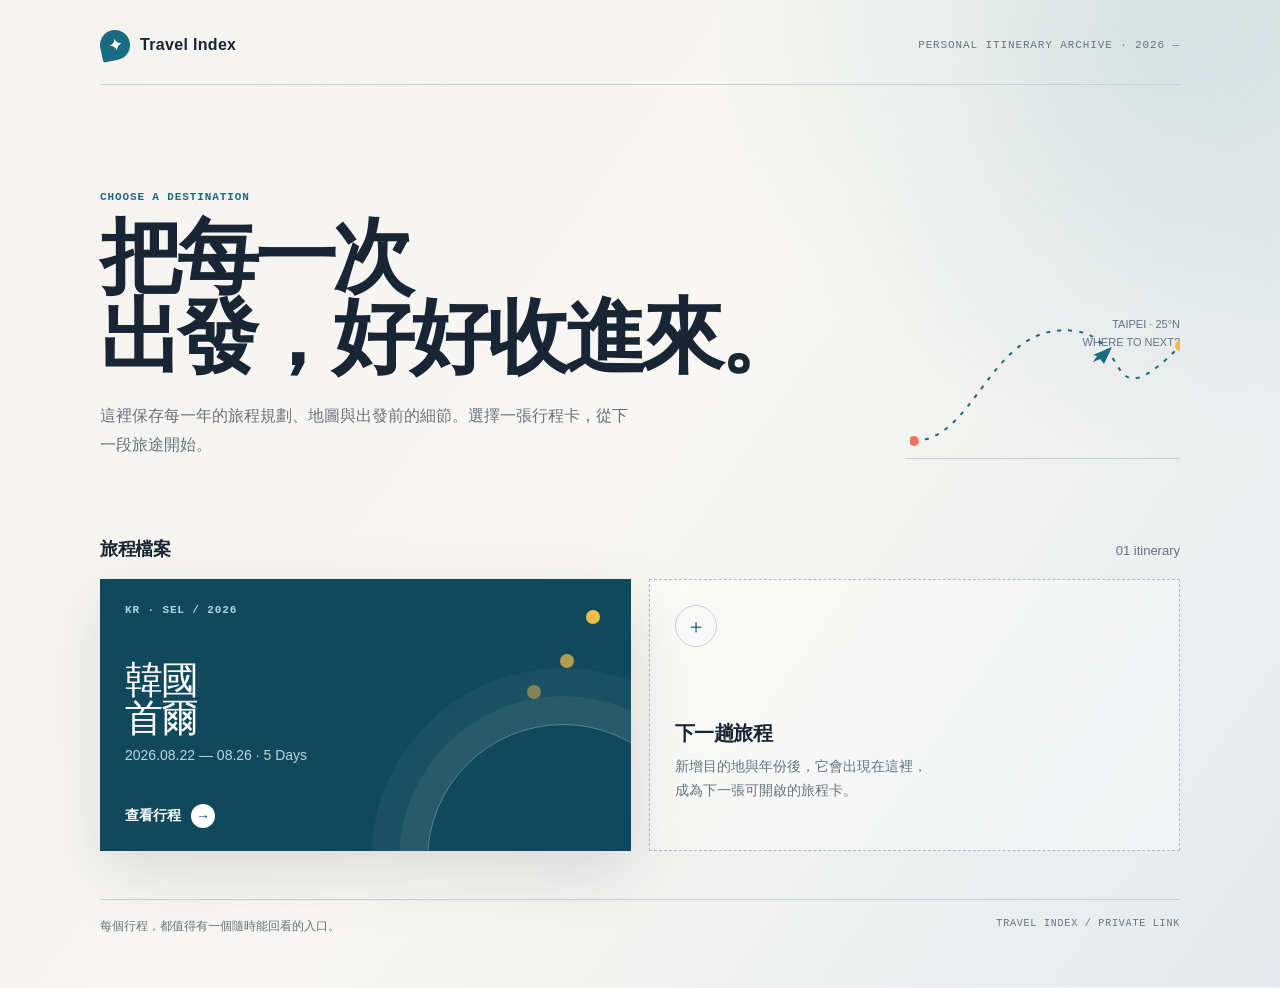
==== index.html @ ddac9b1b "Redesign travel index" ====
<!doctype html>
<html lang="zh-Hant">
<head>
  <meta charset="utf-8">
  <meta name="robots" content="noindex, nofollow, noarchive, nosnippet">
  <meta name="viewport" content="width=device-width, initial-scale=1, viewport-fit=cover">
  <meta name="theme-color" content="#e9edf2">
  <title>Travel Index｜旅程檔案</title>
  <style>
    :root { --paper:#f4f3ef; --paper-deep:#e5e9ed; --ink:#182534; --muted:#667382; --line:#c6cfd6; --sea:#196b82; --sea-dark:#10495c; --signal:#ef7359; --sun:#f4bd48; --shadow:0 22px 60px rgba(24,37,52,.13); }
    * { box-sizing:border-box; } html { background:var(--paper); }
    body { min-width:320px; margin:0; color:var(--ink); background:radial-gradient(circle at 92% 0%,rgba(25,107,130,.14),transparent 29rem),linear-gradient(125deg,var(--paper) 0%,#f8f7f3 50%,var(--paper-deep) 100%); font-family:-apple-system,BlinkMacSystemFont,"Segoe UI","Noto Sans TC","PingFang TC","Microsoft JhengHei",sans-serif; -webkit-font-smoothing:antialiased; }
    .shell { width:min(1080px,calc(100% - 40px)); margin:0 auto; padding:30px 0 52px; }
    .masthead { display:flex; justify-content:space-between; align-items:center; gap:20px; padding-bottom:24px; border-bottom:1px solid var(--line); }
    .brand { display:inline-flex; align-items:center; gap:10px; color:var(--ink); font-weight:800; letter-spacing:.02em; }.brand-mark { width:30px;height:30px;display:grid;place-items:center;color:#fff;background:var(--sea);border-radius:50% 50% 50% 8%;transform:rotate(-12deg);font-size:16px; }
    .masthead-note,.eyebrow,.trip-code,.footer-note { font-family:ui-monospace,SFMono-Regular,Menlo,Consolas,monospace; letter-spacing:.08em; text-transform:uppercase; }.masthead-note { margin:0;color:var(--muted);font-size:11px; }
    .hero { display:grid;grid-template-columns:minmax(0,1fr) 275px;gap:34px;align-items:end;padding:clamp(54px,10vw,106px) 0 clamp(46px,8vw,78px); }.eyebrow { margin:0 0 15px;color:var(--sea);font-weight:800;font-size:11px; }
    h1 { max-width:720px;margin:0;font-family:Georgia,"Noto Serif TC","Songti TC",serif;font-weight:600;font-size:clamp(46px,7vw,82px);line-height:.98;letter-spacing:-.055em; }.hero-copy { max-width:530px;margin:23px 0 0;color:var(--muted);font-size:16px;line-height:1.8; }
    .route-sketch { position:relative;min-height:155px;overflow:hidden;border-bottom:1px solid var(--line); }.route-sketch svg { position:absolute;right:-8px;bottom:-1px;width:278px;height:151px; }.route-sketch p { position:absolute;top:12px;right:0;margin:0;color:var(--muted);font-size:11px;text-align:right;line-height:1.6; }
    .section-head { display:flex;justify-content:space-between;align-items:baseline;gap:16px;margin-bottom:18px; }.section-head h2 { margin:0;font-size:18px;letter-spacing:-.02em; }.section-count { margin:0;color:var(--muted);font-size:13px; }
    .itinerary-grid { display:grid;grid-template-columns:repeat(2,minmax(0,1fr));gap:18px; }.trip-card { position:relative;min-height:272px;overflow:hidden;padding:25px;color:#fff;background:var(--sea-dark);box-shadow:var(--shadow);text-decoration:none;isolation:isolate;transition:transform .22s ease,box-shadow .22s ease; }.trip-card::before { position:absolute;z-index:-1;width:270px;height:270px;right:-68px;bottom:-145px;border:1px solid rgba(255,255,255,.32);border-radius:50%;content:"";box-shadow:0 0 0 28px rgba(255,255,255,.06),0 0 0 56px rgba(255,255,255,.04); }.trip-card::after { position:absolute;z-index:-1;width:14px;height:14px;top:31px;right:31px;border-radius:50%;background:var(--sun);box-shadow:-26px 44px 0 rgba(244,189,72,.72),-59px 75px 0 rgba(244,189,72,.48);content:""; }.trip-card:hover { transform:translateY(-5px);box-shadow:0 27px 70px rgba(24,37,52,.19); }.trip-card:focus-visible { outline:3px solid var(--signal);outline-offset:4px; }.trip-code { margin:0;color:#a9d8e3;font-size:11px;font-weight:700; }.trip-card h3 { max-width:300px;margin:45px 0 10px;font-family:Georgia,"Noto Serif TC",serif;font-size:38px;line-height:1;letter-spacing:-.055em;font-weight:500; }.trip-detail { margin:0;color:rgba(255,255,255,.75);font-size:14px; }.trip-cta { position:absolute;left:25px;bottom:23px;display:inline-flex;align-items:center;gap:10px;font-size:14px;font-weight:750; }.trip-cta span { display:grid;width:24px;height:24px;place-items:center;border-radius:50%;color:var(--sea-dark);background:#fff;transition:transform .22s ease; }.trip-card:hover .trip-cta span { transform:translateX(4px); }
    .future-card { min-height:272px;padding:25px;border:1px dashed #aebac3;background:rgba(255,255,255,.36); }.future-icon { display:grid;width:42px;height:42px;place-items:center;border-radius:50%;border:1px solid var(--line);color:var(--sea);font-size:20px; }.future-card h3 { margin:73px 0 8px;font-size:20px;letter-spacing:-.03em; }.future-card p { max-width:255px;margin:0;color:var(--muted);font-size:14px;line-height:1.7; }.footer { display:flex;justify-content:space-between;gap:18px;margin-top:48px;padding-top:18px;border-top:1px solid var(--line);color:var(--muted);font-size:12px; }.footer p { margin:0; }.footer-note { font-size:10px; }
    @media (max-width:680px) { .shell { width:min(100% - 28px,560px);padding-top:18px; }.masthead { padding-bottom:18px; }.masthead-note { display:none; }.hero { grid-template-columns:1fr;gap:22px;padding:55px 0 44px; } h1 { font-size:clamp(47px,15vw,65px); }.hero-copy { font-size:15px; }.route-sketch { min-height:104px; }.route-sketch svg { width:215px;height:117px; }.itinerary-grid { grid-template-columns:1fr; }.trip-card,.future-card { min-height:240px; }.trip-card h3 { margin-top:38px; }.future-card h3 { margin-top:52px; }.footer { flex-direction:column;margin-top:34px; } }
    @media (prefers-reduced-motion:reduce) { *,*::before,*::after { scroll-behavior:auto!important;transition-duration:.01ms!important; } }
  </style>
</head>
<body>
  <main class="shell">
    <header class="masthead"><div class="brand"><span class="brand-mark" aria-hidden="true">✦</span>Travel Index</div><p class="masthead-note">Personal itinerary archive · 2026 —</p></header>
    <section class="hero" aria-labelledby="page-title"><div><p class="eyebrow">Choose a destination</p><h1 id="page-title">把每一次<br>出發，好好收進來。</h1><p class="hero-copy">這裡保存每一年的旅程規劃、地圖與出發前的細節。選擇一張行程卡，從下一段旅途開始。</p></div><div class="route-sketch" aria-hidden="true"><p>TAIPEI · 25°N<br>WHERE TO NEXT?</p><svg viewBox="0 0 278 151" fill="none" xmlns="http://www.w3.org/2000/svg"><path d="M4 133C67 132 81 12 165 23C223 30 193 116 270 38" stroke="#196B82" stroke-width="2" stroke-dasharray="4 7"/><circle cx="4" cy="133" r="5" fill="#EF7359"/><circle cx="270" cy="38" r="5" fill="#F4BD48"/><path d="M183 47L202 39L194 56L190 51L183 54L187 48L183 47Z" fill="#196B82"/></svg></div></section>
    <section aria-labelledby="itineraries-title"><div class="section-head"><h2 id="itineraries-title">旅程檔案</h2><p class="section-count">01 itinerary</p></div><div class="itinerary-grid"><a class="trip-card" href="korea/" aria-label="開啟韓國首爾 2026 行程"><p class="trip-code">KR · SEL / 2026</p><h3>韓國<br>首爾</h3><p class="trip-detail">2026.08.22 — 08.26 · 5 Days</p><span class="trip-cta">查看行程 <span aria-hidden="true">→</span></span></a><article class="future-card" aria-label="下一趟旅程將顯示於此"><div class="future-icon" aria-hidden="true">＋</div><h3>下一趟旅程</h3><p>新增目的地與年份後，它會出現在這裡，成為下一張可開啟的旅程卡。</p></article></div></section>
    <footer class="footer"><p>每個行程，都值得有一個隨時能回看的入口。</p><p class="footer-note">Travel index / private link</p></footer>
  </main>
</body>
</html>
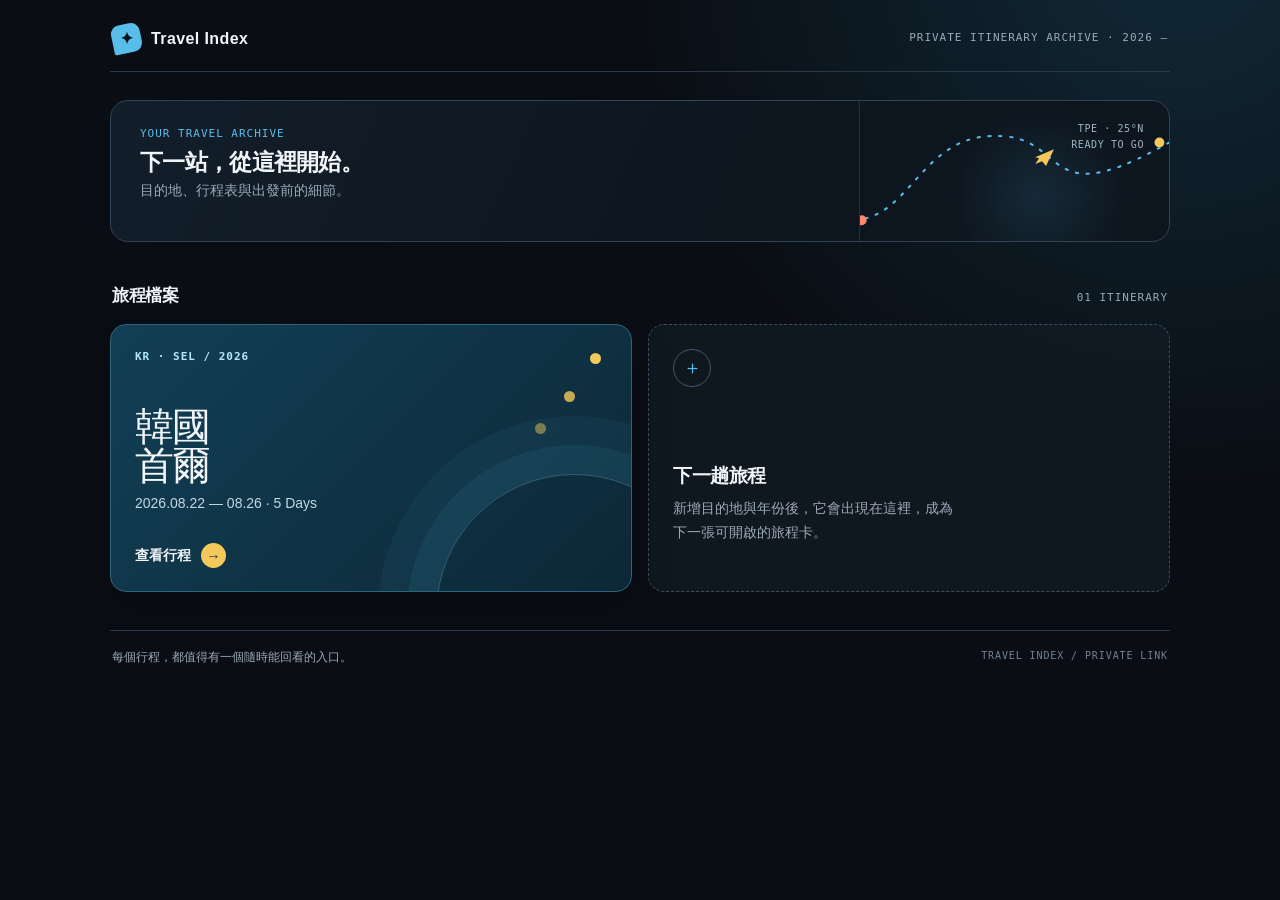
==== commit 46225c86: "Refine dark travel index and mobile email links" ====
--- a/index.html
+++ b/index.html
@@ -4,32 +4,34 @@
   <meta charset="utf-8">
   <meta name="robots" content="noindex, nofollow, noarchive, nosnippet">
   <meta name="viewport" content="width=device-width, initial-scale=1, viewport-fit=cover">
-  <meta name="theme-color" content="#e9edf2">
+  <meta name="theme-color" content="#0a0e14">
   <title>Travel Index｜旅程檔案</title>
   <style>
-    :root { --paper:#f4f3ef; --paper-deep:#e5e9ed; --ink:#182534; --muted:#667382; --line:#c6cfd6; --sea:#196b82; --sea-dark:#10495c; --signal:#ef7359; --sun:#f4bd48; --shadow:0 22px 60px rgba(24,37,52,.13); }
-    * { box-sizing:border-box; } html { background:var(--paper); }
-    body { min-width:320px; margin:0; color:var(--ink); background:radial-gradient(circle at 92% 0%,rgba(25,107,130,.14),transparent 29rem),linear-gradient(125deg,var(--paper) 0%,#f8f7f3 50%,var(--paper-deep) 100%); font-family:-apple-system,BlinkMacSystemFont,"Segoe UI","Noto Sans TC","PingFang TC","Microsoft JhengHei",sans-serif; -webkit-font-smoothing:antialiased; }
-    .shell { width:min(1080px,calc(100% - 40px)); margin:0 auto; padding:30px 0 52px; }
-    .masthead { display:flex; justify-content:space-between; align-items:center; gap:20px; padding-bottom:24px; border-bottom:1px solid var(--line); }
-    .brand { display:inline-flex; align-items:center; gap:10px; color:var(--ink); font-weight:800; letter-spacing:.02em; }.brand-mark { width:30px;height:30px;display:grid;place-items:center;color:#fff;background:var(--sea);border-radius:50% 50% 50% 8%;transform:rotate(-12deg);font-size:16px; }
-    .masthead-note,.eyebrow,.trip-code,.footer-note { font-family:ui-monospace,SFMono-Regular,Menlo,Consolas,monospace; letter-spacing:.08em; text-transform:uppercase; }.masthead-note { margin:0;color:var(--muted);font-size:11px; }
-    .hero { display:grid;grid-template-columns:minmax(0,1fr) 275px;gap:34px;align-items:end;padding:clamp(54px,10vw,106px) 0 clamp(46px,8vw,78px); }.eyebrow { margin:0 0 15px;color:var(--sea);font-weight:800;font-size:11px; }
-    h1 { max-width:720px;margin:0;font-family:Georgia,"Noto Serif TC","Songti TC",serif;font-weight:600;font-size:clamp(46px,7vw,82px);line-height:.98;letter-spacing:-.055em; }.hero-copy { max-width:530px;margin:23px 0 0;color:var(--muted);font-size:16px;line-height:1.8; }
-    .route-sketch { position:relative;min-height:155px;overflow:hidden;border-bottom:1px solid var(--line); }.route-sketch svg { position:absolute;right:-8px;bottom:-1px;width:278px;height:151px; }.route-sketch p { position:absolute;top:12px;right:0;margin:0;color:var(--muted);font-size:11px;text-align:right;line-height:1.6; }
-    .section-head { display:flex;justify-content:space-between;align-items:baseline;gap:16px;margin-bottom:18px; }.section-head h2 { margin:0;font-size:18px;letter-spacing:-.02em; }.section-count { margin:0;color:var(--muted);font-size:13px; }
-    .itinerary-grid { display:grid;grid-template-columns:repeat(2,minmax(0,1fr));gap:18px; }.trip-card { position:relative;min-height:272px;overflow:hidden;padding:25px;color:#fff;background:var(--sea-dark);box-shadow:var(--shadow);text-decoration:none;isolation:isolate;transition:transform .22s ease,box-shadow .22s ease; }.trip-card::before { position:absolute;z-index:-1;width:270px;height:270px;right:-68px;bottom:-145px;border:1px solid rgba(255,255,255,.32);border-radius:50%;content:"";box-shadow:0 0 0 28px rgba(255,255,255,.06),0 0 0 56px rgba(255,255,255,.04); }.trip-card::after { position:absolute;z-index:-1;width:14px;height:14px;top:31px;right:31px;border-radius:50%;background:var(--sun);box-shadow:-26px 44px 0 rgba(244,189,72,.72),-59px 75px 0 rgba(244,189,72,.48);content:""; }.trip-card:hover { transform:translateY(-5px);box-shadow:0 27px 70px rgba(24,37,52,.19); }.trip-card:focus-visible { outline:3px solid var(--signal);outline-offset:4px; }.trip-code { margin:0;color:#a9d8e3;font-size:11px;font-weight:700; }.trip-card h3 { max-width:300px;margin:45px 0 10px;font-family:Georgia,"Noto Serif TC",serif;font-size:38px;line-height:1;letter-spacing:-.055em;font-weight:500; }.trip-detail { margin:0;color:rgba(255,255,255,.75);font-size:14px; }.trip-cta { position:absolute;left:25px;bottom:23px;display:inline-flex;align-items:center;gap:10px;font-size:14px;font-weight:750; }.trip-cta span { display:grid;width:24px;height:24px;place-items:center;border-radius:50%;color:var(--sea-dark);background:#fff;transition:transform .22s ease; }.trip-card:hover .trip-cta span { transform:translateX(4px); }
-    .future-card { min-height:272px;padding:25px;border:1px dashed #aebac3;background:rgba(255,255,255,.36); }.future-icon { display:grid;width:42px;height:42px;place-items:center;border-radius:50%;border:1px solid var(--line);color:var(--sea);font-size:20px; }.future-card h3 { margin:73px 0 8px;font-size:20px;letter-spacing:-.03em; }.future-card p { max-width:255px;margin:0;color:var(--muted);font-size:14px;line-height:1.7; }.footer { display:flex;justify-content:space-between;gap:18px;margin-top:48px;padding-top:18px;border-top:1px solid var(--line);color:var(--muted);font-size:12px; }.footer p { margin:0; }.footer-note { font-size:10px; }
-    @media (max-width:680px) { .shell { width:min(100% - 28px,560px);padding-top:18px; }.masthead { padding-bottom:18px; }.masthead-note { display:none; }.hero { grid-template-columns:1fr;gap:22px;padding:55px 0 44px; } h1 { font-size:clamp(47px,15vw,65px); }.hero-copy { font-size:15px; }.route-sketch { min-height:104px; }.route-sketch svg { width:215px;height:117px; }.itinerary-grid { grid-template-columns:1fr; }.trip-card,.future-card { min-height:240px; }.trip-card h3 { margin-top:38px; }.future-card h3 { margin-top:52px; }.footer { flex-direction:column;margin-top:34px; } }
-    @media (prefers-reduced-motion:reduce) { *,*::before,*::after { scroll-behavior:auto!important;transition-duration:.01ms!important; } }
+    :root { --bg:#0a0e14; --panel:#101722; --panel-2:#151f2b; --line:#2a3747; --text:#f1f5f8; --muted:#9ba9b7; --blue:#59bde9; --blue-deep:#103f57; --gold:#f4c85b; --coral:#ff886e; }
+    * { box-sizing:border-box; } html { background:var(--bg); }
+    body { margin:0; min-width:320px; color:var(--text); background:radial-gradient(circle at 92% -8%,rgba(41,136,178,.22),transparent 34rem),var(--bg); font-family:-apple-system,BlinkMacSystemFont,"Segoe UI","Noto Sans TC","PingFang TC","Microsoft JhengHei",sans-serif; -webkit-font-smoothing:antialiased; }
+    .shell { width:min(1060px,calc(100% - 36px)); margin:auto; padding:24px 0 48px; }
+    .masthead { display:flex; align-items:center; justify-content:space-between; gap:16px; padding:0 2px 18px; border-bottom:1px solid var(--line); }
+    .brand { display:flex; align-items:center; gap:10px; font-weight:800; letter-spacing:.025em; }.brand-mark { display:grid; place-items:center; width:29px; height:29px; border-radius:9px 9px 9px 2px; background:var(--blue); color:#07131b; transform:rotate(-12deg); }.brand-mark span { transform:rotate(12deg); }
+    .archive-label { margin:0; color:var(--muted); font:11px/1.3 ui-monospace,SFMono-Regular,Menlo,Consolas,monospace; letter-spacing:.09em; text-transform:uppercase; }
+    .travel-bar { display:grid; grid-template-columns:1fr 310px; min-height:142px; margin:28px 0 42px; overflow:hidden; border:1px solid #314354; border-radius:18px; background:linear-gradient(115deg,#121e2a 0%,#0d151e 68%); }
+    .bar-copy { padding:25px 29px; }.bar-eyebrow,.trip-code,.section-count,.footer-note { margin:0; color:var(--blue); font:11px/1.4 ui-monospace,SFMono-Regular,Menlo,Consolas,monospace; letter-spacing:.09em; text-transform:uppercase; }
+    .bar-copy h1 { margin:8px 0 5px; font-size:23px; line-height:1.2; letter-spacing:-.03em; }.bar-copy p:last-child { margin:0; color:var(--muted); font-size:14px; }
+    .route-art { position:relative; overflow:hidden; border-left:1px solid rgba(106,159,184,.2); background:radial-gradient(circle at 58% 68%,rgba(80,181,225,.13),transparent 44%); }.route-art p { position:absolute; z-index:1; top:20px; right:25px; margin:0; color:#9bb5c3; font:10px/1.55 ui-monospace,SFMono-Regular,Menlo,Consolas,monospace; text-align:right; letter-spacing:.06em; }.route-art svg { position:absolute; inset:0; width:100%; height:100%; }
+    .section-head { display:flex; align-items:baseline; justify-content:space-between; gap:16px; margin:0 2px 17px; }.section-head h2 { margin:0; font-size:17px; letter-spacing:-.02em; }.section-count { color:var(--muted); }
+    .itinerary-grid { display:grid; grid-template-columns:repeat(2,minmax(0,1fr)); gap:16px; }.trip-card { position:relative; min-height:268px; overflow:hidden; padding:24px; border:1px solid #2e647b; border-radius:16px; color:var(--text); background:linear-gradient(135deg,#123f55,#0c2837); text-decoration:none; box-shadow:0 18px 42px rgba(0,0,0,.24); isolation:isolate; transition:transform .2s ease,border-color .2s ease,box-shadow .2s ease; }.trip-card::before { position:absolute; z-index:-1; width:275px; height:275px; right:-82px; bottom:-160px; border:1px solid rgba(144,217,246,.28); border-radius:50%; content:""; box-shadow:0 0 0 29px rgba(94,190,230,.07),0 0 0 58px rgba(94,190,230,.05); }.trip-card::after { position:absolute; z-index:-1; right:30px; top:28px; width:11px; height:11px; border-radius:50%; background:var(--gold); box-shadow:-26px 38px 0 rgba(244,200,91,.8),-55px 70px 0 rgba(244,200,91,.48); content:""; }.trip-card:hover { transform:translateY(-4px); border-color:#66c4e8; box-shadow:0 23px 54px rgba(0,0,0,.34); }.trip-card:focus-visible { outline:3px solid var(--gold); outline-offset:4px; }.trip-code { color:#b6e8fa; font-weight:800; }.trip-card h3 { margin:43px 0 10px; font-family:Georgia,"Noto Serif TC","Songti TC",serif; font-size:39px; line-height:1; letter-spacing:-.05em; font-weight:500; }.trip-detail { margin:0; color:#c3d8e2; font-size:14px; }.trip-cta { position:absolute; left:24px; bottom:23px; display:flex; align-items:center; gap:10px; font-size:14px; font-weight:800; }.trip-cta b { display:grid; width:25px; height:25px; place-items:center; border-radius:50%; color:#0d2a39; background:var(--gold); transition:transform .2s ease; }.trip-card:hover .trip-cta b { transform:translateX(4px); }
+    .future-card { min-height:268px; padding:24px; border:1px dashed #3c4d60; border-radius:16px; background:rgba(20,29,40,.62); }.future-icon { display:grid; place-items:center; width:38px; height:38px; border:1px solid #40566b; border-radius:50%; color:var(--blue); font-size:19px; }.future-card h3 { margin:76px 0 8px; font-size:19px; letter-spacing:-.025em; }.future-card p { max-width:280px; margin:0; color:var(--muted); font-size:14px; line-height:1.7; }
+    footer { display:flex; justify-content:space-between; gap:16px; margin-top:38px; padding:18px 2px 0; border-top:1px solid var(--line); color:var(--muted); font-size:12px; } footer p { margin:0; }.footer-note { color:#718193; font-size:10px; }
+    @media (max-width:680px) { .shell { width:min(100% - 28px,560px); padding-top:17px; }.archive-label { display:none; }.travel-bar { grid-template-columns:1fr 137px; min-height:128px; margin:22px 0 32px; border-radius:14px; }.bar-copy { padding:21px 18px; }.bar-copy h1 { font-size:19px; }.bar-copy p:last-child { font-size:12px; line-height:1.5; }.route-art p { top:17px; right:12px; font-size:8px; }.itinerary-grid { grid-template-columns:1fr; }.trip-card,.future-card { min-height:242px; }.trip-card h3 { margin-top:37px; }.future-card h3 { margin-top:52px; } footer { flex-direction:column; margin-top:30px; } }
+    @media (prefers-reduced-motion:reduce) { *,*::before,*::after { transition-duration:.01ms!important; } }
   </style>
 </head>
 <body>
   <main class="shell">
-    <header class="masthead"><div class="brand"><span class="brand-mark" aria-hidden="true">✦</span>Travel Index</div><p class="masthead-note">Personal itinerary archive · 2026 —</p></header>
-    <section class="hero" aria-labelledby="page-title"><div><p class="eyebrow">Choose a destination</p><h1 id="page-title">把每一次<br>出發，好好收進來。</h1><p class="hero-copy">這裡保存每一年的旅程規劃、地圖與出發前的細節。選擇一張行程卡，從下一段旅途開始。</p></div><div class="route-sketch" aria-hidden="true"><p>TAIPEI · 25°N<br>WHERE TO NEXT?</p><svg viewBox="0 0 278 151" fill="none" xmlns="http://www.w3.org/2000/svg"><path d="M4 133C67 132 81 12 165 23C223 30 193 116 270 38" stroke="#196B82" stroke-width="2" stroke-dasharray="4 7"/><circle cx="4" cy="133" r="5" fill="#EF7359"/><circle cx="270" cy="38" r="5" fill="#F4BD48"/><path d="M183 47L202 39L194 56L190 51L183 54L187 48L183 47Z" fill="#196B82"/></svg></div></section>
-    <section aria-labelledby="itineraries-title"><div class="section-head"><h2 id="itineraries-title">旅程檔案</h2><p class="section-count">01 itinerary</p></div><div class="itinerary-grid"><a class="trip-card" href="korea/" aria-label="開啟韓國首爾 2026 行程"><p class="trip-code">KR · SEL / 2026</p><h3>韓國<br>首爾</h3><p class="trip-detail">2026.08.22 — 08.26 · 5 Days</p><span class="trip-cta">查看行程 <span aria-hidden="true">→</span></span></a><article class="future-card" aria-label="下一趟旅程將顯示於此"><div class="future-icon" aria-hidden="true">＋</div><h3>下一趟旅程</h3><p>新增目的地與年份後，它會出現在這裡，成為下一張可開啟的旅程卡。</p></article></div></section>
-    <footer class="footer"><p>每個行程，都值得有一個隨時能回看的入口。</p><p class="footer-note">Travel index / private link</p></footer>
+    <header class="masthead"><div class="brand"><span class="brand-mark" aria-hidden="true"><span>✦</span></span>Travel Index</div><p class="archive-label">Private itinerary archive · 2026 —</p></header>
+    <section class="travel-bar" aria-label="旅程入口"><div class="bar-copy"><p class="bar-eyebrow">Your travel archive</p><h1>下一站，從這裡開始。</h1><p>目的地、行程表與出發前的細節。</p></div><div class="route-art" aria-hidden="true"><p>TPE · 25°N<br>READY TO GO</p><svg viewBox="0 0 310 142" fill="none" xmlns="http://www.w3.org/2000/svg"><path d="M-8 121C53 118 61 27 147 36C211 43 185 118 324 35" stroke="#59BDE9" stroke-width="2" stroke-dasharray="4 7"/><circle cx="0" cy="121" r="5" fill="#FF886E"/><circle cx="302" cy="42" r="5" fill="#F4C85B"/><path d="M176 57L195 49L187 66L183 61L176 64L180 58L176 57Z" fill="#F4C85B"/></svg></div></section>
+    <section aria-labelledby="itineraries-title"><div class="section-head"><h2 id="itineraries-title">旅程檔案</h2><p class="section-count">01 itinerary</p></div><div class="itinerary-grid"><a class="trip-card" href="korea/" aria-label="開啟韓國首爾 2026 行程"><p class="trip-code">KR · SEL / 2026</p><h3>韓國<br>首爾</h3><p class="trip-detail">2026.08.22 — 08.26 · 5 Days</p><span class="trip-cta">查看行程 <b aria-hidden="true">→</b></span></a><article class="future-card" aria-label="下一趟旅程將顯示於此"><div class="future-icon" aria-hidden="true">＋</div><h3>下一趟旅程</h3><p>新增目的地與年份後，它會出現在這裡，成為下一張可開啟的旅程卡。</p></article></div></section>
+    <footer><p>每個行程，都值得有一個隨時能回看的入口。</p><p class="footer-note">Travel index / private link</p></footer>
   </main>
 </body>
 </html>
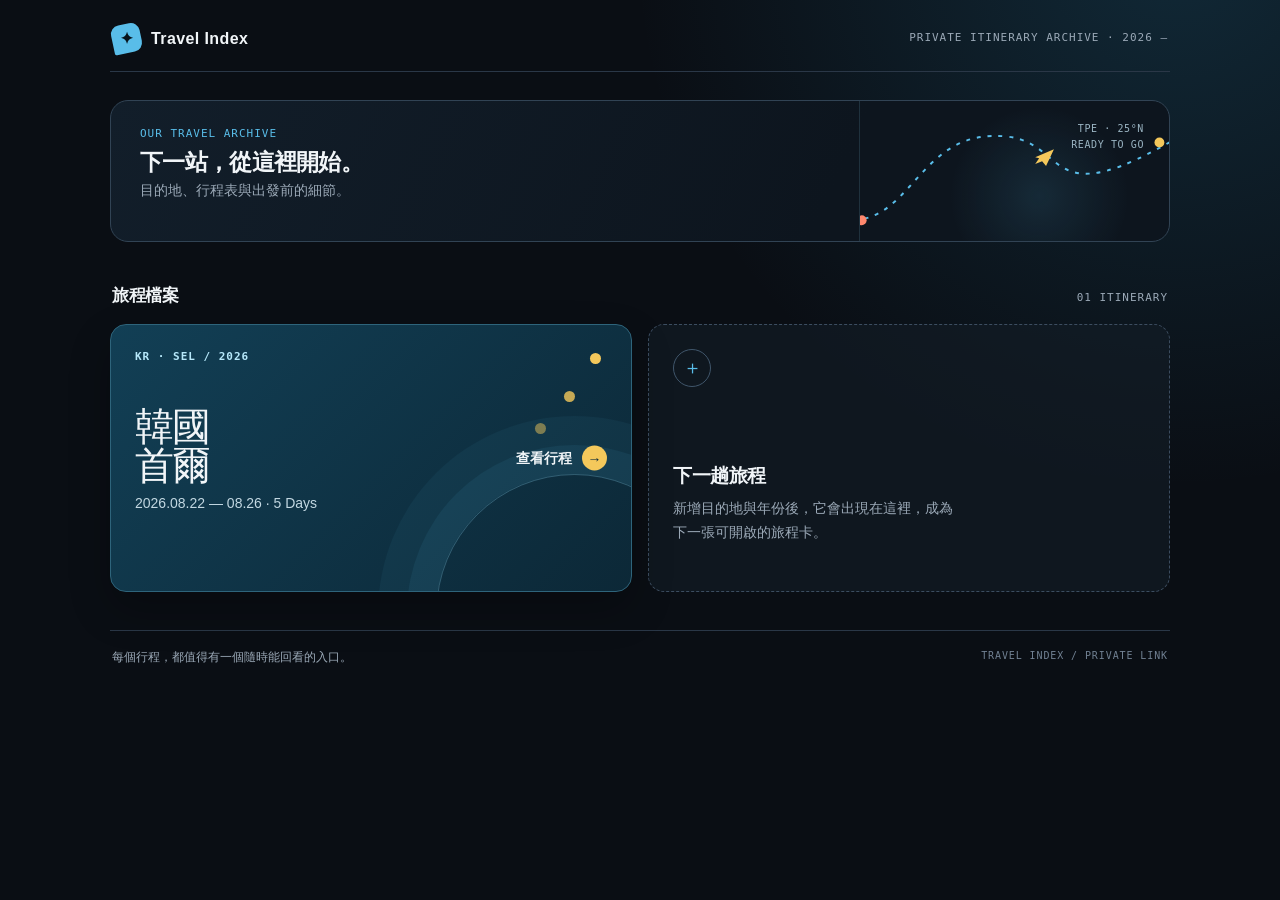
==== commit 8cd08316: "Update station line labels and Seoul dining picks - Add the corresponding subway or airport rail lin" ====
--- a/index.html
+++ b/index.html
@@ -19,7 +19,7 @@
     .bar-copy h1 { margin:8px 0 5px; font-size:23px; line-height:1.2; letter-spacing:-.03em; }.bar-copy p:last-child { margin:0; color:var(--muted); font-size:14px; }
     .route-art { position:relative; overflow:hidden; border-left:1px solid rgba(106,159,184,.2); background:radial-gradient(circle at 58% 68%,rgba(80,181,225,.13),transparent 44%); }.route-art p { position:absolute; z-index:1; top:20px; right:25px; margin:0; color:#9bb5c3; font:10px/1.55 ui-monospace,SFMono-Regular,Menlo,Consolas,monospace; text-align:right; letter-spacing:.06em; }.route-art svg { position:absolute; inset:0; width:100%; height:100%; }
     .section-head { display:flex; align-items:baseline; justify-content:space-between; gap:16px; margin:0 2px 17px; }.section-head h2 { margin:0; font-size:17px; letter-spacing:-.02em; }.section-count { color:var(--muted); }
-    .itinerary-grid { display:grid; grid-template-columns:repeat(2,minmax(0,1fr)); gap:16px; }.trip-card { position:relative; min-height:268px; overflow:hidden; padding:24px; border:1px solid #2e647b; border-radius:16px; color:var(--text); background:linear-gradient(135deg,#123f55,#0c2837); text-decoration:none; box-shadow:0 18px 42px rgba(0,0,0,.24); isolation:isolate; transition:transform .2s ease,border-color .2s ease,box-shadow .2s ease; }.trip-card::before { position:absolute; z-index:-1; width:275px; height:275px; right:-82px; bottom:-160px; border:1px solid rgba(144,217,246,.28); border-radius:50%; content:""; box-shadow:0 0 0 29px rgba(94,190,230,.07),0 0 0 58px rgba(94,190,230,.05); }.trip-card::after { position:absolute; z-index:-1; right:30px; top:28px; width:11px; height:11px; border-radius:50%; background:var(--gold); box-shadow:-26px 38px 0 rgba(244,200,91,.8),-55px 70px 0 rgba(244,200,91,.48); content:""; }.trip-card:hover { transform:translateY(-4px); border-color:#66c4e8; box-shadow:0 23px 54px rgba(0,0,0,.34); }.trip-card:focus-visible { outline:3px solid var(--gold); outline-offset:4px; }.trip-code { color:#b6e8fa; font-weight:800; }.trip-card h3 { margin:43px 0 10px; font-family:Georgia,"Noto Serif TC","Songti TC",serif; font-size:39px; line-height:1; letter-spacing:-.05em; font-weight:500; }.trip-detail { margin:0; color:#c3d8e2; font-size:14px; }.trip-cta { position:absolute; left:24px; bottom:23px; display:flex; align-items:center; gap:10px; font-size:14px; font-weight:800; }.trip-cta b { display:grid; width:25px; height:25px; place-items:center; border-radius:50%; color:#0d2a39; background:var(--gold); transition:transform .2s ease; }.trip-card:hover .trip-cta b { transform:translateX(4px); }
+    .itinerary-grid { display:grid; grid-template-columns:repeat(2,minmax(0,1fr)); gap:16px; }.trip-card { position:relative; min-height:268px; overflow:hidden; padding:24px; border:1px solid #2e647b; border-radius:16px; color:var(--text); background:linear-gradient(135deg,#123f55,#0c2837); text-decoration:none; box-shadow:0 18px 42px rgba(0,0,0,.24); isolation:isolate; transition:transform .2s ease,border-color .2s ease,box-shadow .2s ease; }.trip-card::before { position:absolute; z-index:-1; width:275px; height:275px; right:-82px; bottom:-160px; border:1px solid rgba(144,217,246,.28); border-radius:50%; content:""; box-shadow:0 0 0 29px rgba(94,190,230,.07),0 0 0 58px rgba(94,190,230,.05); }.trip-card::after { position:absolute; z-index:-1; right:30px; top:28px; width:11px; height:11px; border-radius:50%; background:var(--gold); box-shadow:-26px 38px 0 rgba(244,200,91,.8),-55px 70px 0 rgba(244,200,91,.48); content:""; }.trip-card:hover { transform:translateY(-4px); border-color:#66c4e8; box-shadow:0 23px 54px rgba(0,0,0,.34); }.trip-card:focus-visible { outline:3px solid var(--gold); outline-offset:4px; }.trip-code { color:#b6e8fa; font-weight:800; }.trip-card h3 { margin:43px 0 10px; font-family:Georgia,"Noto Serif TC","Songti TC",serif; font-size:39px; line-height:1; letter-spacing:-.05em; font-weight:500; }.trip-detail { margin:0; color:#c3d8e2; font-size:14px; }.trip-cta { position:absolute; top:50%; right:24px; display:flex; align-items:center; gap:10px; transform:translateY(-50%); font-size:14px; font-weight:800; }.trip-cta b { display:grid; width:25px; height:25px; place-items:center; border-radius:50%; color:#0d2a39; background:var(--gold); transition:transform .2s ease; }.trip-card:hover .trip-cta b { transform:translateX(4px); }
     .future-card { min-height:268px; padding:24px; border:1px dashed #3c4d60; border-radius:16px; background:rgba(20,29,40,.62); }.future-icon { display:grid; place-items:center; width:38px; height:38px; border:1px solid #40566b; border-radius:50%; color:var(--blue); font-size:19px; }.future-card h3 { margin:76px 0 8px; font-size:19px; letter-spacing:-.025em; }.future-card p { max-width:280px; margin:0; color:var(--muted); font-size:14px; line-height:1.7; }
     footer { display:flex; justify-content:space-between; gap:16px; margin-top:38px; padding:18px 2px 0; border-top:1px solid var(--line); color:var(--muted); font-size:12px; } footer p { margin:0; }.footer-note { color:#718193; font-size:10px; }
     @media (max-width:680px) { .shell { width:min(100% - 28px,560px); padding-top:17px; }.archive-label { display:none; }.travel-bar { grid-template-columns:1fr 137px; min-height:128px; margin:22px 0 32px; border-radius:14px; }.bar-copy { padding:21px 18px; }.bar-copy h1 { font-size:19px; }.bar-copy p:last-child { font-size:12px; line-height:1.5; }.route-art p { top:17px; right:12px; font-size:8px; }.itinerary-grid { grid-template-columns:1fr; }.trip-card,.future-card { min-height:242px; }.trip-card h3 { margin-top:37px; }.future-card h3 { margin-top:52px; } footer { flex-direction:column; margin-top:30px; } }
@@ -29,7 +29,7 @@
 <body>
   <main class="shell">
     <header class="masthead"><div class="brand"><span class="brand-mark" aria-hidden="true"><span>✦</span></span>Travel Index</div><p class="archive-label">Private itinerary archive · 2026 —</p></header>
-    <section class="travel-bar" aria-label="旅程入口"><div class="bar-copy"><p class="bar-eyebrow">Your travel archive</p><h1>下一站，從這裡開始。</h1><p>目的地、行程表與出發前的細節。</p></div><div class="route-art" aria-hidden="true"><p>TPE · 25°N<br>READY TO GO</p><svg viewBox="0 0 310 142" fill="none" xmlns="http://www.w3.org/2000/svg"><path d="M-8 121C53 118 61 27 147 36C211 43 185 118 324 35" stroke="#59BDE9" stroke-width="2" stroke-dasharray="4 7"/><circle cx="0" cy="121" r="5" fill="#FF886E"/><circle cx="302" cy="42" r="5" fill="#F4C85B"/><path d="M176 57L195 49L187 66L183 61L176 64L180 58L176 57Z" fill="#F4C85B"/></svg></div></section>
+    <section class="travel-bar" aria-label="旅程入口"><div class="bar-copy"><p class="bar-eyebrow">Our travel archive</p><h1>下一站，從這裡開始。</h1><p>目的地、行程表與出發前的細節。</p></div><div class="route-art" aria-hidden="true"><p>TPE · 25°N<br>READY TO GO</p><svg viewBox="0 0 310 142" fill="none" xmlns="http://www.w3.org/2000/svg"><path d="M-8 121C53 118 61 27 147 36C211 43 185 118 324 35" stroke="#59BDE9" stroke-width="2" stroke-dasharray="4 7"/><circle cx="0" cy="121" r="5" fill="#FF886E"/><circle cx="302" cy="42" r="5" fill="#F4C85B"/><path d="M176 57L195 49L187 66L183 61L176 64L180 58L176 57Z" fill="#F4C85B"/></svg></div></section>
     <section aria-labelledby="itineraries-title"><div class="section-head"><h2 id="itineraries-title">旅程檔案</h2><p class="section-count">01 itinerary</p></div><div class="itinerary-grid"><a class="trip-card" href="korea/" aria-label="開啟韓國首爾 2026 行程"><p class="trip-code">KR · SEL / 2026</p><h3>韓國<br>首爾</h3><p class="trip-detail">2026.08.22 — 08.26 · 5 Days</p><span class="trip-cta">查看行程 <b aria-hidden="true">→</b></span></a><article class="future-card" aria-label="下一趟旅程將顯示於此"><div class="future-icon" aria-hidden="true">＋</div><h3>下一趟旅程</h3><p>新增目的地與年份後，它會出現在這裡，成為下一張可開啟的旅程卡。</p></article></div></section>
     <footer><p>每個行程，都值得有一個隨時能回看的入口。</p><p class="footer-note">Travel index / private link</p></footer>
   </main>
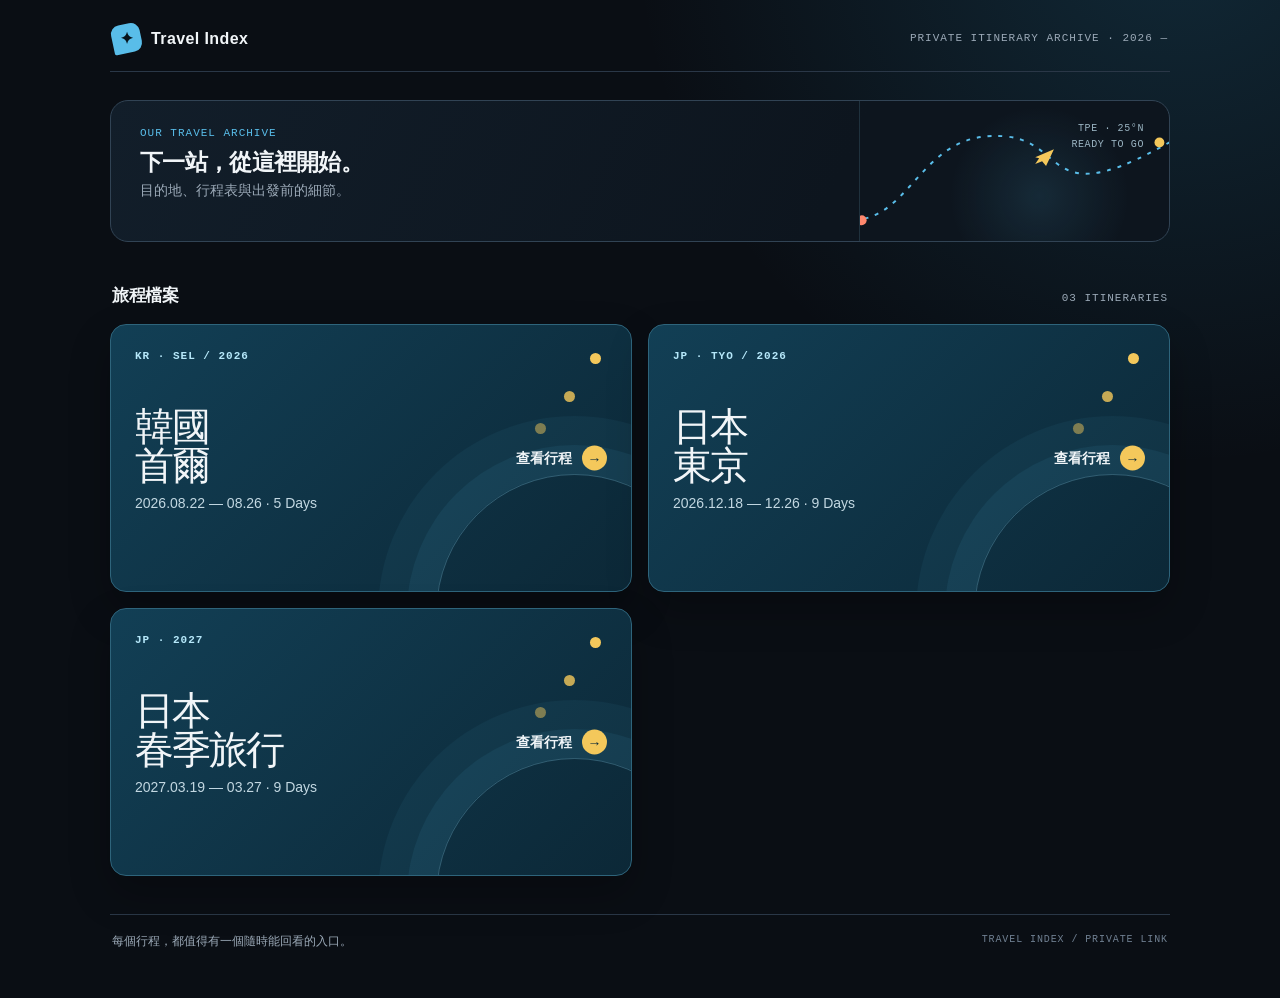
==== commit e6a8b30c: "Add Tokyo 2026 and Japan 2027 itinerary pages" ====
--- a/index.html
+++ b/index.html
@@ -30,7 +30,7 @@
   <main class="shell">
     <header class="masthead"><div class="brand"><span class="brand-mark" aria-hidden="true"><span>✦</span></span>Travel Index</div><p class="archive-label">Private itinerary archive · 2026 —</p></header>
     <section class="travel-bar" aria-label="旅程入口"><div class="bar-copy"><p class="bar-eyebrow">Our travel archive</p><h1>下一站，從這裡開始。</h1><p>目的地、行程表與出發前的細節。</p></div><div class="route-art" aria-hidden="true"><p>TPE · 25°N<br>READY TO GO</p><svg viewBox="0 0 310 142" fill="none" xmlns="http://www.w3.org/2000/svg"><path d="M-8 121C53 118 61 27 147 36C211 43 185 118 324 35" stroke="#59BDE9" stroke-width="2" stroke-dasharray="4 7"/><circle cx="0" cy="121" r="5" fill="#FF886E"/><circle cx="302" cy="42" r="5" fill="#F4C85B"/><path d="M176 57L195 49L187 66L183 61L176 64L180 58L176 57Z" fill="#F4C85B"/></svg></div></section>
-    <section aria-labelledby="itineraries-title"><div class="section-head"><h2 id="itineraries-title">旅程檔案</h2><p class="section-count">01 itinerary</p></div><div class="itinerary-grid"><a class="trip-card" href="korea/" aria-label="開啟韓國首爾 2026 行程"><p class="trip-code">KR · SEL / 2026</p><h3>韓國<br>首爾</h3><p class="trip-detail">2026.08.22 — 08.26 · 5 Days</p><span class="trip-cta">查看行程 <b aria-hidden="true">→</b></span></a><article class="future-card" aria-label="下一趟旅程將顯示於此"><div class="future-icon" aria-hidden="true">＋</div><h3>下一趟旅程</h3><p>新增目的地與年份後，它會出現在這裡，成為下一張可開啟的旅程卡。</p></article></div></section>
+    <section aria-labelledby="itineraries-title"><div class="section-head"><h2 id="itineraries-title">旅程檔案</h2><p class="section-count">03 itineraries</p></div><div class="itinerary-grid"><a class="trip-card" href="korea/" aria-label="開啟韓國首爾 2026 行程"><p class="trip-code">KR · SEL / 2026</p><h3>韓國<br>首爾</h3><p class="trip-detail">2026.08.22 — 08.26 · 5 Days</p><span class="trip-cta">查看行程 <b aria-hidden="true">→</b></span></a><a class="trip-card" href="tokyo/" aria-label="開啟東京 2026 行程"><p class="trip-code">JP · TYO / 2026</p><h3>日本<br>東京</h3><p class="trip-detail">2026.12.18 — 12.26 · 9 Days</p><span class="trip-cta">查看行程 <b aria-hidden="true">→</b></span></a><a class="trip-card" href="japan/" aria-label="開啟日本 2027 行程"><p class="trip-code">JP · 2027</p><h3>日本<br>春季旅行</h3><p class="trip-detail">2027.03.19 — 03.27 · 9 Days</p><span class="trip-cta">查看行程 <b aria-hidden="true">→</b></span></a></div></section>
     <footer><p>每個行程，都值得有一個隨時能回看的入口。</p><p class="footer-note">Travel index / private link</p></footer>
   </main>
 </body>
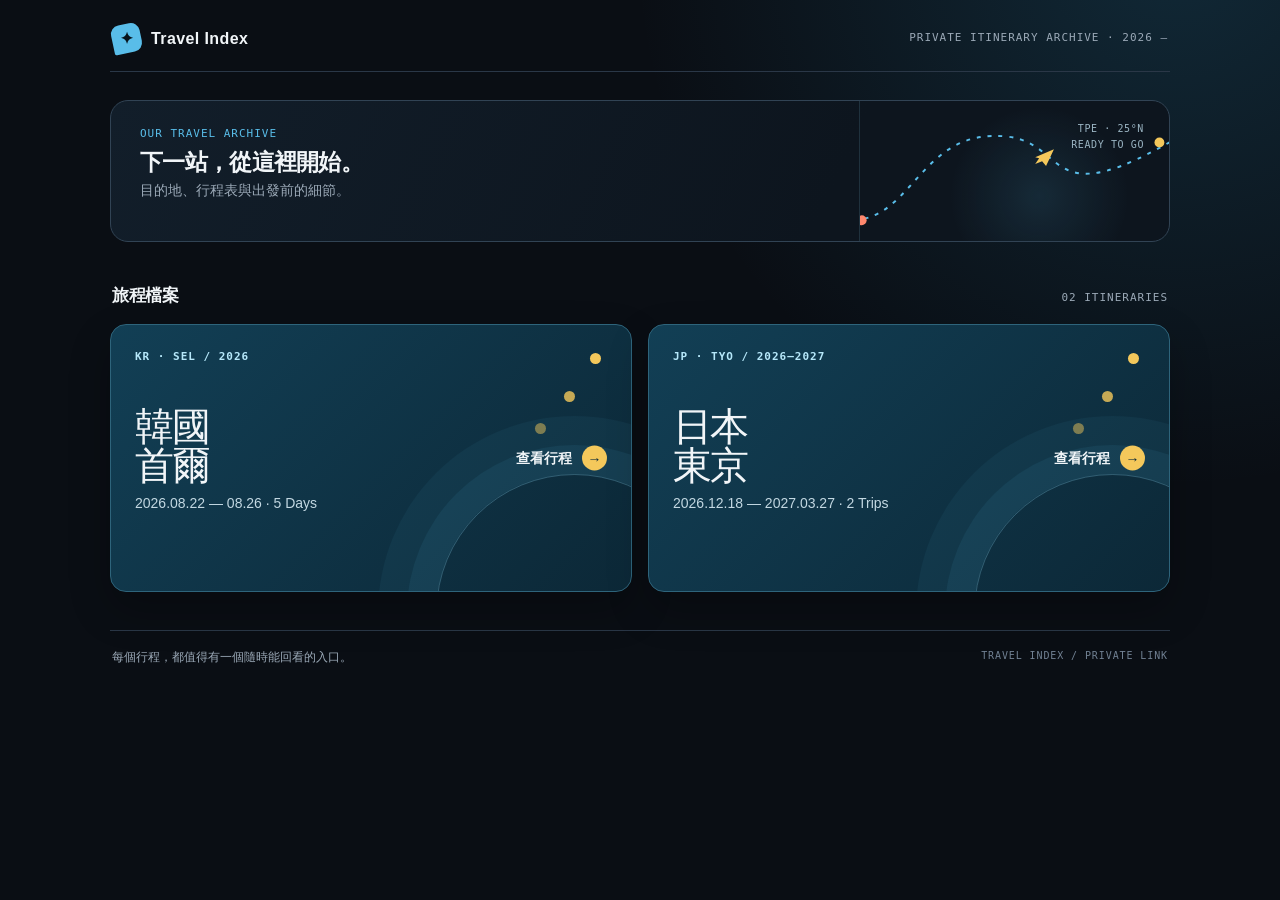
==== commit 329d03aa: "Move 2027 Japan trip under Tokyo" ====
--- a/index.html
+++ b/index.html
@@ -30,7 +30,7 @@
   <main class="shell">
     <header class="masthead"><div class="brand"><span class="brand-mark" aria-hidden="true"><span>✦</span></span>Travel Index</div><p class="archive-label">Private itinerary archive · 2026 —</p></header>
     <section class="travel-bar" aria-label="旅程入口"><div class="bar-copy"><p class="bar-eyebrow">Our travel archive</p><h1>下一站，從這裡開始。</h1><p>目的地、行程表與出發前的細節。</p></div><div class="route-art" aria-hidden="true"><p>TPE · 25°N<br>READY TO GO</p><svg viewBox="0 0 310 142" fill="none" xmlns="http://www.w3.org/2000/svg"><path d="M-8 121C53 118 61 27 147 36C211 43 185 118 324 35" stroke="#59BDE9" stroke-width="2" stroke-dasharray="4 7"/><circle cx="0" cy="121" r="5" fill="#FF886E"/><circle cx="302" cy="42" r="5" fill="#F4C85B"/><path d="M176 57L195 49L187 66L183 61L176 64L180 58L176 57Z" fill="#F4C85B"/></svg></div></section>
-    <section aria-labelledby="itineraries-title"><div class="section-head"><h2 id="itineraries-title">旅程檔案</h2><p class="section-count">03 itineraries</p></div><div class="itinerary-grid"><a class="trip-card" href="korea/" aria-label="開啟韓國首爾 2026 行程"><p class="trip-code">KR · SEL / 2026</p><h3>韓國<br>首爾</h3><p class="trip-detail">2026.08.22 — 08.26 · 5 Days</p><span class="trip-cta">查看行程 <b aria-hidden="true">→</b></span></a><a class="trip-card" href="tokyo/" aria-label="開啟東京 2026 行程"><p class="trip-code">JP · TYO / 2026</p><h3>日本<br>東京</h3><p class="trip-detail">2026.12.18 — 12.26 · 9 Days</p><span class="trip-cta">查看行程 <b aria-hidden="true">→</b></span></a><a class="trip-card" href="japan/" aria-label="開啟日本 2027 行程"><p class="trip-code">JP · 2027</p><h3>日本<br>春季旅行</h3><p class="trip-detail">2027.03.19 — 03.27 · 9 Days</p><span class="trip-cta">查看行程 <b aria-hidden="true">→</b></span></a></div></section>
+    <section aria-labelledby="itineraries-title"><div class="section-head"><h2 id="itineraries-title">旅程檔案</h2><p class="section-count">02 itineraries</p></div><div class="itinerary-grid"><a class="trip-card" href="korea/" aria-label="開啟韓國首爾 2026 行程"><p class="trip-code">KR · SEL / 2026</p><h3>韓國<br>首爾</h3><p class="trip-detail">2026.08.22 — 08.26 · 5 Days</p><span class="trip-cta">查看行程 <b aria-hidden="true">→</b></span></a><a class="trip-card" href="tokyo/" aria-label="開啟東京旅程"><p class="trip-code">JP · TYO / 2026–2027</p><h3>日本<br>東京</h3><p class="trip-detail">2026.12.18 — 2027.03.27 · 2 Trips</p><span class="trip-cta">查看行程 <b aria-hidden="true">→</b></span></a></div></section>
     <footer><p>每個行程，都值得有一個隨時能回看的入口。</p><p class="footer-note">Travel index / private link</p></footer>
   </main>
 </body>
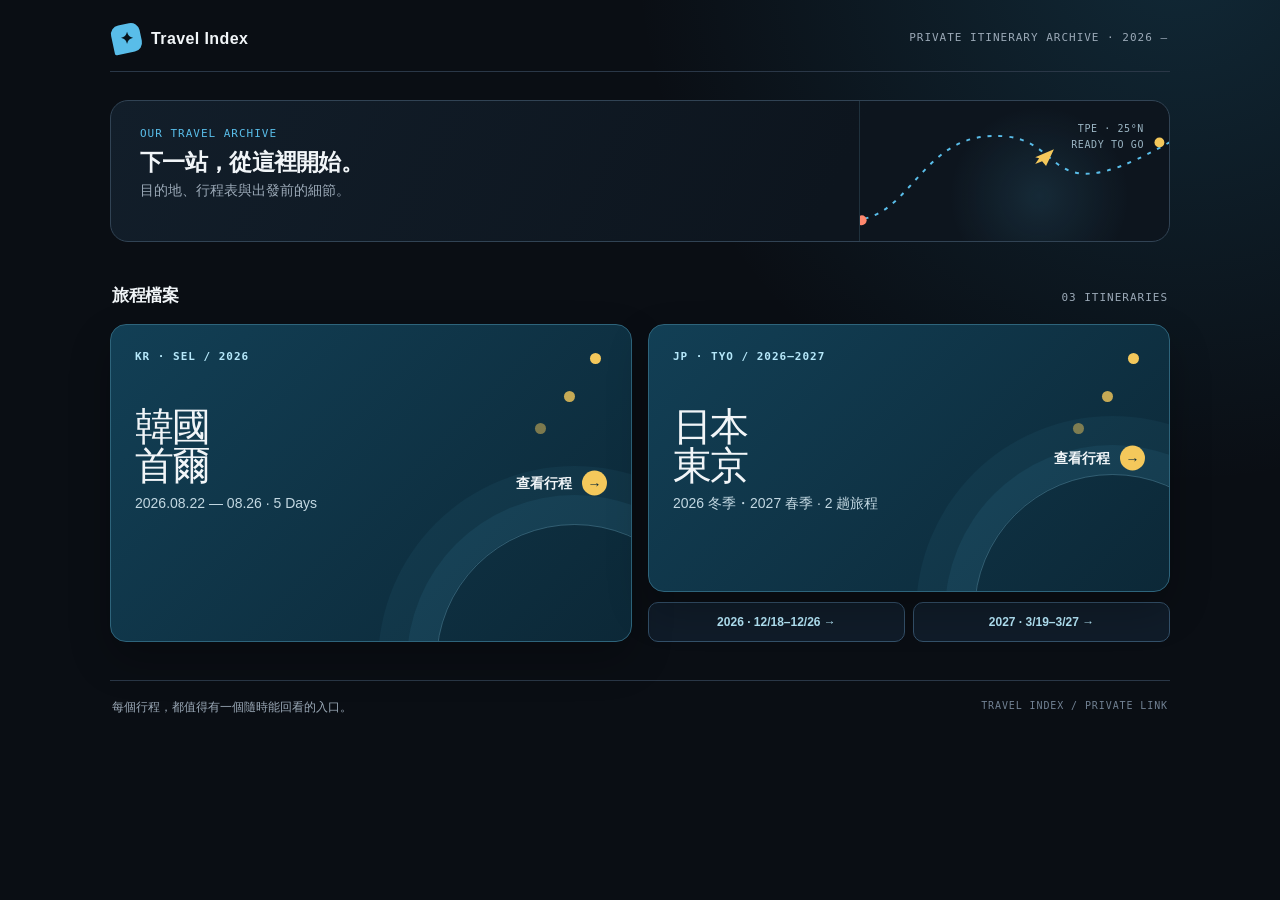
==== commit 4dcaf53f: "Show Tokyo year entrances and match Korea flight cards" ====
--- a/index.html
+++ b/index.html
@@ -24,13 +24,14 @@
     footer { display:flex; justify-content:space-between; gap:16px; margin-top:38px; padding:18px 2px 0; border-top:1px solid var(--line); color:var(--muted); font-size:12px; } footer p { margin:0; }.footer-note { color:#718193; font-size:10px; }
     @media (max-width:680px) { .shell { width:min(100% - 28px,560px); padding-top:17px; }.archive-label { display:none; }.travel-bar { grid-template-columns:1fr 137px; min-height:128px; margin:22px 0 32px; border-radius:14px; }.bar-copy { padding:21px 18px; }.bar-copy h1 { font-size:19px; }.bar-copy p:last-child { font-size:12px; line-height:1.5; }.route-art p { top:17px; right:12px; font-size:8px; }.itinerary-grid { grid-template-columns:1fr; }.trip-card,.future-card { min-height:242px; }.trip-card h3 { margin-top:37px; }.future-card h3 { margin-top:52px; } footer { flex-direction:column; margin-top:30px; } }
     @media (prefers-reduced-motion:reduce) { *,*::before,*::after { transition-duration:.01ms!important; } }
+  .trip-group .trip-card{display:block}.year-links{display:grid;grid-template-columns:1fr 1fr;gap:8px;margin-top:10px}.year-links a{padding:12px 8px;border:1px solid #34516a;border-radius:10px;text-decoration:none;text-align:center;color:#b6e8fa;background:#101c29;font-size:12px;font-weight:750}.year-links a:hover{border-color:#59bde9}.year-links a:focus-visible{outline:2px solid #f4c85b;outline-offset:3px}
   </style>
 </head>
 <body>
   <main class="shell">
     <header class="masthead"><div class="brand"><span class="brand-mark" aria-hidden="true"><span>✦</span></span>Travel Index</div><p class="archive-label">Private itinerary archive · 2026 —</p></header>
     <section class="travel-bar" aria-label="旅程入口"><div class="bar-copy"><p class="bar-eyebrow">Our travel archive</p><h1>下一站，從這裡開始。</h1><p>目的地、行程表與出發前的細節。</p></div><div class="route-art" aria-hidden="true"><p>TPE · 25°N<br>READY TO GO</p><svg viewBox="0 0 310 142" fill="none" xmlns="http://www.w3.org/2000/svg"><path d="M-8 121C53 118 61 27 147 36C211 43 185 118 324 35" stroke="#59BDE9" stroke-width="2" stroke-dasharray="4 7"/><circle cx="0" cy="121" r="5" fill="#FF886E"/><circle cx="302" cy="42" r="5" fill="#F4C85B"/><path d="M176 57L195 49L187 66L183 61L176 64L180 58L176 57Z" fill="#F4C85B"/></svg></div></section>
-    <section aria-labelledby="itineraries-title"><div class="section-head"><h2 id="itineraries-title">旅程檔案</h2><p class="section-count">02 itineraries</p></div><div class="itinerary-grid"><a class="trip-card" href="korea/" aria-label="開啟韓國首爾 2026 行程"><p class="trip-code">KR · SEL / 2026</p><h3>韓國<br>首爾</h3><p class="trip-detail">2026.08.22 — 08.26 · 5 Days</p><span class="trip-cta">查看行程 <b aria-hidden="true">→</b></span></a><a class="trip-card" href="tokyo/" aria-label="開啟東京旅程"><p class="trip-code">JP · TYO / 2026–2027</p><h3>日本<br>東京</h3><p class="trip-detail">2026.12.18 — 2027.03.27 · 2 Trips</p><span class="trip-cta">查看行程 <b aria-hidden="true">→</b></span></a></div></section>
+    <section aria-labelledby="itineraries-title"><div class="section-head"><h2 id="itineraries-title">旅程檔案</h2><p class="section-count">03 itineraries</p></div><div class="itinerary-grid"><a class="trip-card" href="korea/" aria-label="開啟韓國首爾 2026 行程"><p class="trip-code">KR · SEL / 2026</p><h3>韓國<br>首爾</h3><p class="trip-detail">2026.08.22 — 08.26 · 5 Days</p><span class="trip-cta">查看行程 <b aria-hidden="true">→</b></span></a><div class="trip-group"><a class="trip-card" href="tokyo/" aria-label="開啟東京旅程"><p class="trip-code">JP · TYO / 2026–2027</p><h3>日本<br>東京</h3><p class="trip-detail">2026 冬季・2027 春季 · 2 趟旅程</p><span class="trip-cta">查看行程 <b aria-hidden="true">→</b></span></a><nav class="year-links" aria-label="東京旅程年份"><a href="tokyo/2026/">2026 · 12/18–12/26 →</a><a href="tokyo/2027/">2027 · 3/19–3/27 →</a></nav></div></div></section>
     <footer><p>每個行程，都值得有一個隨時能回看的入口。</p><p class="footer-note">Travel index / private link</p></footer>
   </main>
 </body>
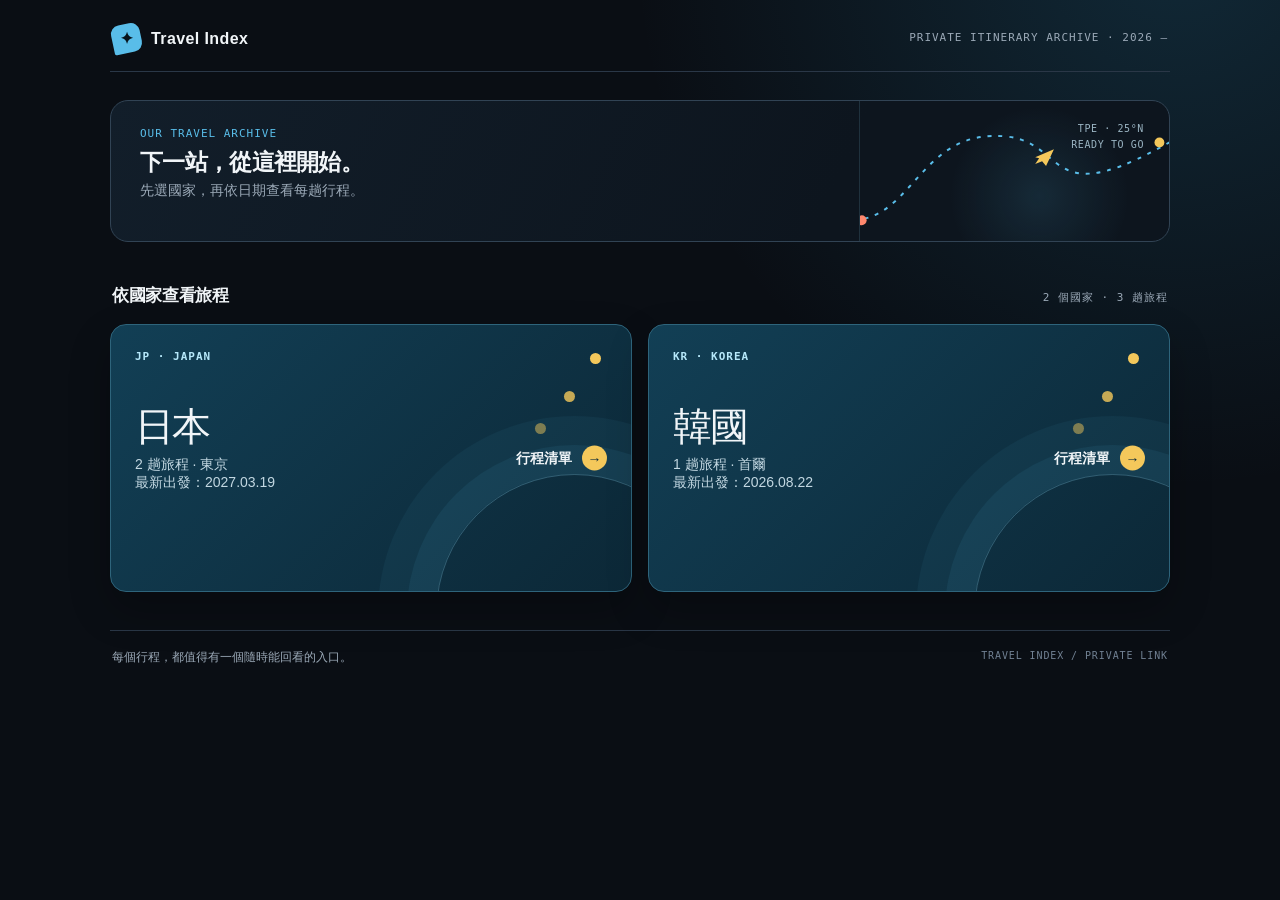
==== commit 93f0acf7: "Organize trips by country and sort departure dates descending" ====
--- a/index.html
+++ b/index.html
@@ -24,14 +24,17 @@
     footer { display:flex; justify-content:space-between; gap:16px; margin-top:38px; padding:18px 2px 0; border-top:1px solid var(--line); color:var(--muted); font-size:12px; } footer p { margin:0; }.footer-note { color:#718193; font-size:10px; }
     @media (max-width:680px) { .shell { width:min(100% - 28px,560px); padding-top:17px; }.archive-label { display:none; }.travel-bar { grid-template-columns:1fr 137px; min-height:128px; margin:22px 0 32px; border-radius:14px; }.bar-copy { padding:21px 18px; }.bar-copy h1 { font-size:19px; }.bar-copy p:last-child { font-size:12px; line-height:1.5; }.route-art p { top:17px; right:12px; font-size:8px; }.itinerary-grid { grid-template-columns:1fr; }.trip-card,.future-card { min-height:242px; }.trip-card h3 { margin-top:37px; }.future-card h3 { margin-top:52px; } footer { flex-direction:column; margin-top:30px; } }
     @media (prefers-reduced-motion:reduce) { *,*::before,*::after { transition-duration:.01ms!important; } }
-  .trip-group .trip-card{display:block}.year-links{display:grid;grid-template-columns:1fr 1fr;gap:8px;margin-top:10px}.year-links a{padding:12px 8px;border:1px solid #34516a;border-radius:10px;text-decoration:none;text-align:center;color:#b6e8fa;background:#101c29;font-size:12px;font-weight:750}.year-links a:hover{border-color:#59bde9}.year-links a:focus-visible{outline:2px solid #f4c85b;outline-offset:3px}
+
   </style>
 </head>
 <body>
   <main class="shell">
     <header class="masthead"><div class="brand"><span class="brand-mark" aria-hidden="true"><span>✦</span></span>Travel Index</div><p class="archive-label">Private itinerary archive · 2026 —</p></header>
-    <section class="travel-bar" aria-label="旅程入口"><div class="bar-copy"><p class="bar-eyebrow">Our travel archive</p><h1>下一站，從這裡開始。</h1><p>目的地、行程表與出發前的細節。</p></div><div class="route-art" aria-hidden="true"><p>TPE · 25°N<br>READY TO GO</p><svg viewBox="0 0 310 142" fill="none" xmlns="http://www.w3.org/2000/svg"><path d="M-8 121C53 118 61 27 147 36C211 43 185 118 324 35" stroke="#59BDE9" stroke-width="2" stroke-dasharray="4 7"/><circle cx="0" cy="121" r="5" fill="#FF886E"/><circle cx="302" cy="42" r="5" fill="#F4C85B"/><path d="M176 57L195 49L187 66L183 61L176 64L180 58L176 57Z" fill="#F4C85B"/></svg></div></section>
-    <section aria-labelledby="itineraries-title"><div class="section-head"><h2 id="itineraries-title">旅程檔案</h2><p class="section-count">03 itineraries</p></div><div class="itinerary-grid"><a class="trip-card" href="korea/" aria-label="開啟韓國首爾 2026 行程"><p class="trip-code">KR · SEL / 2026</p><h3>韓國<br>首爾</h3><p class="trip-detail">2026.08.22 — 08.26 · 5 Days</p><span class="trip-cta">查看行程 <b aria-hidden="true">→</b></span></a><div class="trip-group"><a class="trip-card" href="tokyo/" aria-label="開啟東京旅程"><p class="trip-code">JP · TYO / 2026–2027</p><h3>日本<br>東京</h3><p class="trip-detail">2026 冬季・2027 春季 · 2 趟旅程</p><span class="trip-cta">查看行程 <b aria-hidden="true">→</b></span></a><nav class="year-links" aria-label="東京旅程年份"><a href="tokyo/2026/">2026 · 12/18–12/26 →</a><a href="tokyo/2027/">2027 · 3/19–3/27 →</a></nav></div></div></section>
+    <section class="travel-bar" aria-label="旅程入口"><div class="bar-copy"><p class="bar-eyebrow">Our travel archive</p><h1>下一站，從這裡開始。</h1><p>先選國家，再依日期查看每趟行程。</p></div><div class="route-art" aria-hidden="true"><p>TPE · 25°N<br>READY TO GO</p><svg viewBox="0 0 310 142" fill="none" xmlns="http://www.w3.org/2000/svg"><path d="M-8 121C53 118 61 27 147 36C211 43 185 118 324 35" stroke="#59BDE9" stroke-width="2" stroke-dasharray="4 7"/><circle cx="0" cy="121" r="5" fill="#FF886E"/><circle cx="302" cy="42" r="5" fill="#F4C85B"/><path d="M176 57L195 49L187 66L183 61L176 64L180 58L176 57Z" fill="#F4C85B"/></svg></div></section>
+    <section aria-labelledby="itineraries-title"><div class="section-head"><h2 id="itineraries-title">依國家查看旅程</h2><p class="section-count">2 個國家 · 3 趟旅程</p></div><div class="itinerary-grid">
+      <a class="trip-card" href="japan/" aria-label="查看日本行程清單" data-latest="2027-03-19"><p class="trip-code">JP · JAPAN</p><h3>日本</h3><p class="trip-detail">2 趟旅程 · 東京<br>最新出發：2027.03.19</p><span class="trip-cta">行程清單 <b aria-hidden="true">→</b></span></a>
+      <a class="trip-card" href="korea/" aria-label="查看韓國行程清單" data-latest="2026-08-22"><p class="trip-code">KR · KOREA</p><h3>韓國</h3><p class="trip-detail">1 趟旅程 · 首爾<br>最新出發：2026.08.22</p><span class="trip-cta">行程清單 <b aria-hidden="true">→</b></span></a>
+    </div></section>
     <footer><p>每個行程，都值得有一個隨時能回看的入口。</p><p class="footer-note">Travel index / private link</p></footer>
   </main>
 </body>
